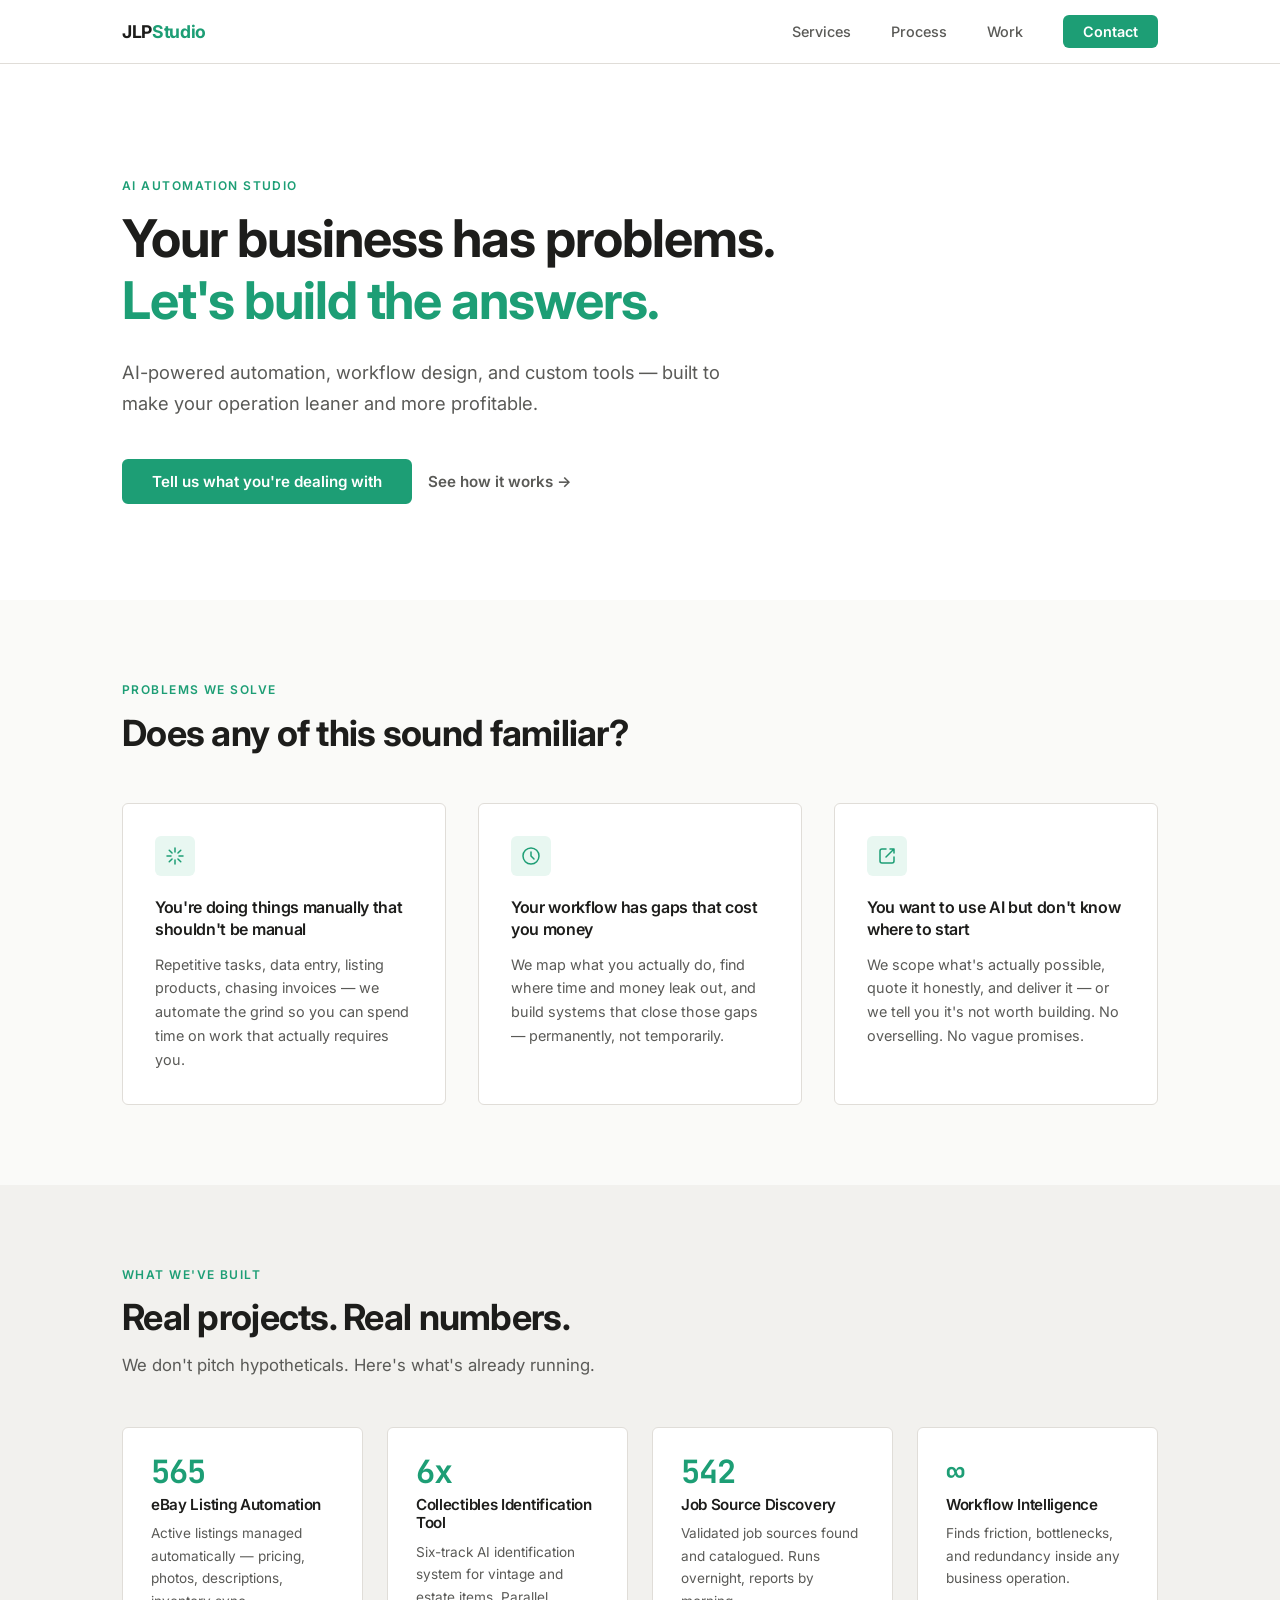
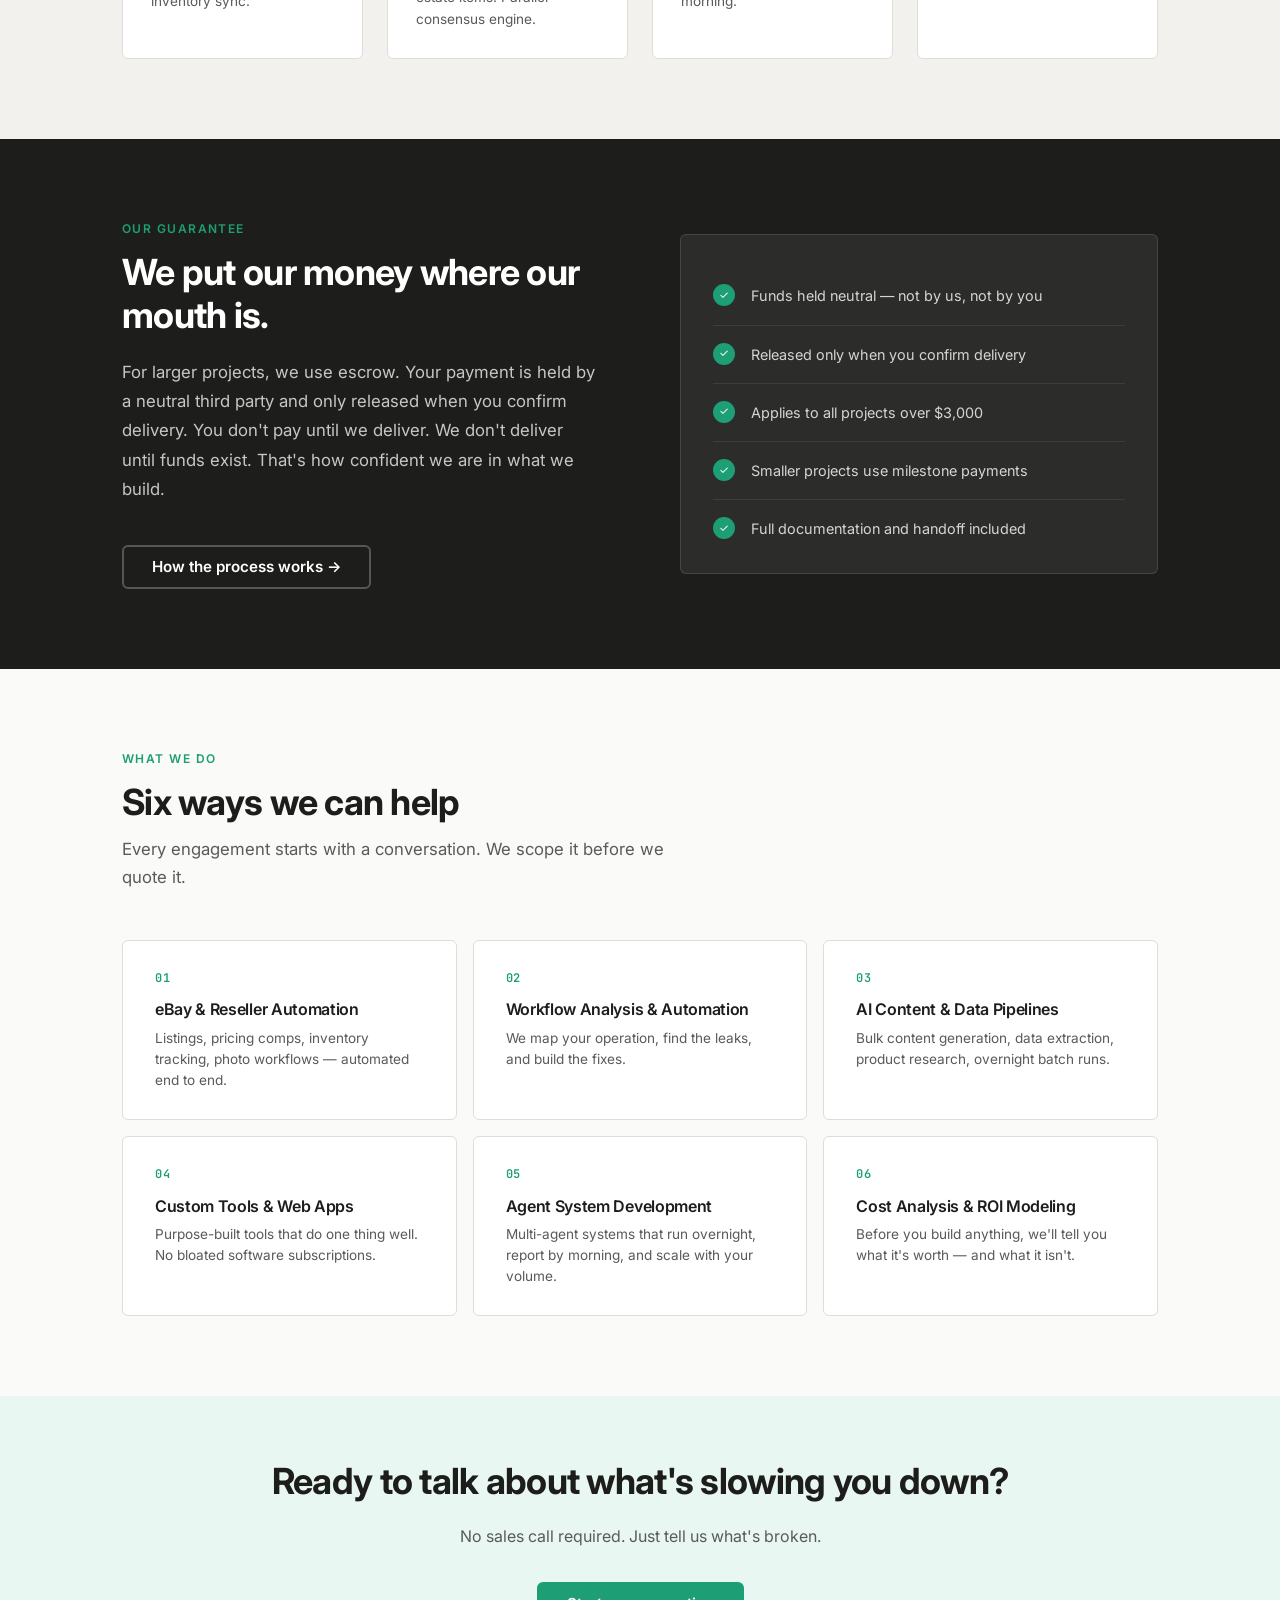
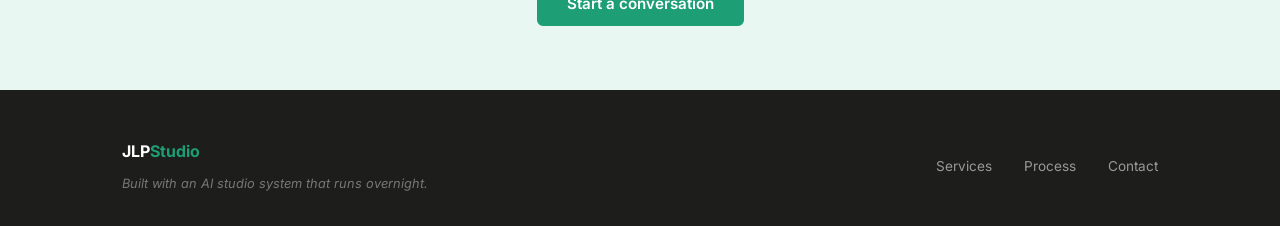
==== index.html @ c8da0586 "feat: website v1 — homepage, process, contact, first ghost page - index.html: hero, problems grid, p" ====
<!DOCTYPE html>
<html lang="en">
<head>
  <meta charset="UTF-8">
  <meta name="viewport" content="width=device-width, initial-scale=1.0">
  <title>JLP Studio — AI Automation & Custom Tools for Small Business</title>
  <meta name="description" content="AI-powered automation, workflow design, and custom tools built to make your business leaner and more profitable. Real projects. Real results. Escrow guarantee.">
  <meta property="og:title" content="JLP Studio — AI Automation for Small Business">
  <meta property="og:description" content="We build AI automation tools that solve real business problems. No buzzwords. Honest scoping. Escrow for large projects.">
  <meta property="og:type" content="website">
  <link rel="preconnect" href="https://fonts.googleapis.com">
  <link rel="preconnect" href="https://fonts.gstatic.com" crossorigin>
  <link href="https://fonts.googleapis.com/css2?family=Inter:wght@400;500;600;700&family=JetBrains+Mono:wght@700&display=swap" rel="stylesheet">
  <link rel="stylesheet" href="css/style.css">
</head>
<body>

<!-- NAV -->
<nav class="site-nav">
  <div class="container nav-inner">
    <a href="index.html" class="nav-logo">JLP<span>Studio</span></a>
    <button class="nav-toggle" aria-label="Toggle navigation" aria-expanded="false">
      <span></span><span></span><span></span>
    </button>
    <ul class="nav-links">
      <li><a href="services.html">Services</a></li>
      <li><a href="process.html">Process</a></li>
      <li><a href="about.html">Work</a></li>
      <li class="nav-cta"><a href="contact.html">Contact</a></li>
    </ul>
  </div>
</nav>

<!-- HERO -->
<section class="hero">
  <div class="container">
    <div class="hero-content">
      <span class="eyebrow">AI Automation Studio</span>
      <h1>Your business has problems.<br><em>Let's build the answers.</em></h1>
      <p class="subhead">AI-powered automation, workflow design, and custom tools — built to make your operation leaner and more profitable.</p>
      <div class="hero-ctas">
        <a href="contact.html" class="btn btn-primary">Tell us what you're dealing with</a>
        <a href="process.html" class="btn btn-ghost">See how it works →</a>
      </div>
    </div>
  </div>
</section>

<!-- PROBLEMS WE SOLVE -->
<section class="problems-section">
  <div class="container">
    <div class="section-header">
      <span class="eyebrow">Problems we solve</span>
      <h2>Does any of this sound familiar?</h2>
    </div>
    <div class="problems-grid">

      <div class="problem-card">
        <div class="problem-icon">
          <svg width="20" height="20" viewBox="0 0 20 20" fill="none" xmlns="http://www.w3.org/2000/svg">
            <path d="M10 2v4M10 14v4M4.22 4.22l2.83 2.83M12.95 12.95l2.83 2.83M2 10h4M14 10h4M4.22 15.78l2.83-2.83M12.95 7.05l2.83-2.83" stroke="#1D9E75" stroke-width="1.5" stroke-linecap="round"/>
          </svg>
        </div>
        <h3>You're doing things manually that shouldn't be manual</h3>
        <p>Repetitive tasks, data entry, listing products, chasing invoices — we automate the grind so you can spend time on work that actually requires you.</p>
      </div>

      <div class="problem-card">
        <div class="problem-icon">
          <svg width="20" height="20" viewBox="0 0 20 20" fill="none" xmlns="http://www.w3.org/2000/svg">
            <circle cx="10" cy="10" r="8" stroke="#1D9E75" stroke-width="1.5"/>
            <path d="M10 6v4l3 3" stroke="#1D9E75" stroke-width="1.5" stroke-linecap="round"/>
          </svg>
        </div>
        <h3>Your workflow has gaps that cost you money</h3>
        <p>We map what you actually do, find where time and money leak out, and build systems that close those gaps — permanently, not temporarily.</p>
      </div>

      <div class="problem-card">
        <div class="problem-icon">
          <svg width="20" height="20" viewBox="0 0 20 20" fill="none" xmlns="http://www.w3.org/2000/svg">
            <path d="M9 3H5a2 2 0 00-2 2v10a2 2 0 002 2h10a2 2 0 002-2v-4M13 3h4v4M17 3l-8 8" stroke="#1D9E75" stroke-width="1.5" stroke-linecap="round" stroke-linejoin="round"/>
          </svg>
        </div>
        <h3>You want to use AI but don't know where to start</h3>
        <p>We scope what's actually possible, quote it honestly, and deliver it — or we tell you it's not worth building. No overselling. No vague promises.</p>
      </div>

    </div>
  </div>
</section>

<!-- PORTFOLIO STRIP -->
<section class="portfolio-section">
  <div class="container">
    <div class="section-header">
      <span class="eyebrow">What we've built</span>
      <h2>Real projects. Real numbers.</h2>
      <p>We don't pitch hypotheticals. Here's what's already running.</p>
    </div>
    <div class="portfolio-grid">

      <div class="portfolio-card">
        <div class="stat">565</div>
        <h3>eBay Listing Automation</h3>
        <p>Active listings managed automatically — pricing, photos, descriptions, inventory sync.</p>
      </div>

      <div class="portfolio-card">
        <div class="stat">6x</div>
        <h3>Collectibles Identification Tool</h3>
        <p>Six-track AI identification system for vintage and estate items. Parallel consensus engine.</p>
      </div>

      <div class="portfolio-card">
        <div class="stat">542</div>
        <h3>Job Source Discovery</h3>
        <p>Validated job sources found and catalogued. Runs overnight, reports by morning.</p>
      </div>

      <div class="portfolio-card">
        <div class="stat">∞</div>
        <h3>Workflow Intelligence</h3>
        <p>Finds friction, bottlenecks, and redundancy inside any business operation.</p>
      </div>

    </div>
  </div>
</section>

<!-- ESCROW PROMISE -->
<section class="escrow-section">
  <div class="container">
    <div class="escrow-inner">
      <div>
        <span class="eyebrow">Our guarantee</span>
        <h2>We put our money where our mouth is.</h2>
        <p>For larger projects, we use escrow. Your payment is held by a neutral third party and only released when you confirm delivery. You don't pay until we deliver. We don't deliver until funds exist. That's how confident we are in what we build.</p>
        <a href="process.html" class="btn btn-outline mt-3" style="border-color:rgba(255,255,255,0.25);color:white;margin-top:1.5rem;">How the process works →</a>
      </div>
      <div class="escrow-callout">
        <div class="callout-item">
          <div class="callout-check">✓</div>
          <p>Funds held neutral — not by us, not by you</p>
        </div>
        <div class="callout-item">
          <div class="callout-check">✓</div>
          <p>Released only when you confirm delivery</p>
        </div>
        <div class="callout-item">
          <div class="callout-check">✓</div>
          <p>Applies to all projects over $3,000</p>
        </div>
        <div class="callout-item">
          <div class="callout-check">✓</div>
          <p>Smaller projects use milestone payments</p>
        </div>
        <div class="callout-item">
          <div class="callout-check">✓</div>
          <p>Full documentation and handoff included</p>
        </div>
      </div>
    </div>
  </div>
</section>

<!-- SERVICES GRID -->
<section class="services-section">
  <div class="container">
    <div class="section-header">
      <span class="eyebrow">What we do</span>
      <h2>Six ways we can help</h2>
      <p>Every engagement starts with a conversation. We scope it before we quote it.</p>
    </div>
    <div class="services-grid">

      <a href="services.html#ebay" class="service-tile">
        <div class="tile-num">01</div>
        <h3>eBay &amp; Reseller Automation</h3>
        <p>Listings, pricing comps, inventory tracking, photo workflows — automated end to end.</p>
      </a>

      <a href="services.html#workflow" class="service-tile">
        <div class="tile-num">02</div>
        <h3>Workflow Analysis &amp; Automation</h3>
        <p>We map your operation, find the leaks, and build the fixes.</p>
      </a>

      <a href="services.html#content" class="service-tile">
        <div class="tile-num">03</div>
        <h3>AI Content &amp; Data Pipelines</h3>
        <p>Bulk content generation, data extraction, product research, overnight batch runs.</p>
      </a>

      <a href="services.html#tools" class="service-tile">
        <div class="tile-num">04</div>
        <h3>Custom Tools &amp; Web Apps</h3>
        <p>Purpose-built tools that do one thing well. No bloated software subscriptions.</p>
      </a>

      <a href="services.html#agents" class="service-tile">
        <div class="tile-num">05</div>
        <h3>Agent System Development</h3>
        <p>Multi-agent systems that run overnight, report by morning, and scale with your volume.</p>
      </a>

      <a href="services.html#roi" class="service-tile">
        <div class="tile-num">06</div>
        <h3>Cost Analysis &amp; ROI Modeling</h3>
        <p>Before you build anything, we'll tell you what it's worth — and what it isn't.</p>
      </a>

    </div>
  </div>
</section>

<!-- CTA STRIP -->
<section class="cta-strip">
  <div class="container">
    <h2>Ready to talk about what's slowing you down?</h2>
    <p>No sales call required. Just tell us what's broken.</p>
    <a href="contact.html" class="btn btn-primary">Start a conversation</a>
  </div>
</section>

<!-- FOOTER -->
<footer class="site-footer">
  <div class="container">
    <div class="footer-inner">
      <div>
        <div class="footer-logo">JLP<span>Studio</span></div>
        <div class="footer-note" style="margin-top:0.5rem;">Built with an AI studio system that runs overnight.</div>
      </div>
      <ul class="footer-links">
        <li><a href="services.html">Services</a></li>
        <li><a href="process.html">Process</a></li>
        <li><a href="contact.html">Contact</a></li>
      </ul>
    </div>
  </div>
</footer>

<script src="js/main.js"></script>
</body>
</html>
---- css/style.css ----
/* ============================================================
   JLP Studio — Shared Styles
   Palette: #1D1D1B text, #FAFAF8 bg, #1D9E75 accent
   ============================================================ */

*, *::before, *::after {
  box-sizing: border-box;
  margin: 0;
  padding: 0;
}

:root {
  --accent:      #1D9E75;
  --accent-dark: #178a63;
  --text:        #1D1D1B;
  --text-muted:  #5A5A57;
  --bg:          #FAFAF8;
  --bg-alt:      #F2F1EE;
  --border:      #E0DDD8;
  --white:       #FFFFFF;
  --font:        'Inter', -apple-system, BlinkMacSystemFont, 'Segoe UI', sans-serif;
  --font-mono:   'JetBrains Mono', 'Fira Code', monospace;
  --radius:      6px;
  --max-w:       1100px;
  --nav-h:       64px;
}

html {
  font-size: 16px;
  scroll-behavior: smooth;
}

body {
  font-family: var(--font);
  color: var(--text);
  background: var(--bg);
  line-height: 1.65;
  -webkit-font-smoothing: antialiased;
}

img { display: block; max-width: 100%; }
a { color: var(--accent); text-decoration: none; }
a:hover { text-decoration: underline; }

/* ============================================================
   TYPOGRAPHY
   ============================================================ */

h1, h2, h3, h4 {
  line-height: 1.2;
  font-weight: 700;
  letter-spacing: -0.02em;
}

h1 { font-size: clamp(2rem, 5vw, 3.25rem); }
h2 { font-size: clamp(1.5rem, 3.5vw, 2.25rem); }
h3 { font-size: 1.2rem; font-weight: 600; }

p { margin-bottom: 1rem; }
p:last-child { margin-bottom: 0; }

.eyebrow {
  font-size: 0.75rem;
  font-weight: 600;
  letter-spacing: 0.12em;
  text-transform: uppercase;
  color: var(--accent);
  margin-bottom: 0.75rem;
  display: block;
}

/* ============================================================
   LAYOUT
   ============================================================ */

.container {
  max-width: var(--max-w);
  margin: 0 auto;
  padding: 0 2rem;
}

section {
  padding: 5rem 0;
}

section.tight {
  padding: 3rem 0;
}

/* ============================================================
   NAVIGATION
   ============================================================ */

.site-nav {
  position: sticky;
  top: 0;
  z-index: 100;
  background: var(--white);
  border-bottom: 1px solid var(--border);
  height: var(--nav-h);
}

.nav-inner {
  display: flex;
  align-items: center;
  justify-content: space-between;
  height: 100%;
}

.nav-logo {
  font-weight: 700;
  font-size: 1.1rem;
  color: var(--text);
  letter-spacing: -0.02em;
}

.nav-logo span {
  color: var(--accent);
}

.nav-links {
  display: flex;
  list-style: none;
  gap: 2.5rem;
  align-items: center;
}

.nav-links a {
  color: var(--text-muted);
  font-size: 0.9rem;
  font-weight: 500;
  transition: color 0.15s;
}

.nav-links a:hover,
.nav-links a.active {
  color: var(--text);
  text-decoration: none;
}

.nav-links .nav-cta a {
  background: var(--accent);
  color: var(--white);
  padding: 0.5rem 1.25rem;
  border-radius: var(--radius);
  font-weight: 600;
}

.nav-links .nav-cta a:hover {
  background: var(--accent-dark);
}

/* Hamburger */
.nav-toggle {
  display: none;
  background: none;
  border: none;
  cursor: pointer;
  padding: 0.5rem;
  flex-direction: column;
  gap: 5px;
}

.nav-toggle span {
  display: block;
  width: 22px;
  height: 2px;
  background: var(--text);
  transition: all 0.2s;
  border-radius: 2px;
}

.nav-toggle.open span:nth-child(1) { transform: translateY(7px) rotate(45deg); }
.nav-toggle.open span:nth-child(2) { opacity: 0; }
.nav-toggle.open span:nth-child(3) { transform: translateY(-7px) rotate(-45deg); }

/* ============================================================
   BUTTONS
   ============================================================ */

.btn {
  display: inline-flex;
  align-items: center;
  gap: 0.5rem;
  padding: 0.8rem 1.75rem;
  border-radius: var(--radius);
  font-weight: 600;
  font-size: 0.95rem;
  cursor: pointer;
  transition: all 0.15s;
  border: 2px solid transparent;
  text-decoration: none;
  line-height: 1;
}

.btn:hover { text-decoration: none; }

.btn-primary {
  background: var(--accent);
  color: var(--white);
  border-color: var(--accent);
}

.btn-primary:hover {
  background: var(--accent-dark);
  border-color: var(--accent-dark);
}

.btn-outline {
  background: transparent;
  color: var(--text);
  border-color: var(--border);
}

.btn-outline:hover {
  border-color: var(--text);
}

.btn-ghost {
  background: transparent;
  color: var(--text-muted);
  border: none;
  padding-left: 0;
  padding-right: 0;
}

.btn-ghost:hover { color: var(--text); }

/* ============================================================
   HERO
   ============================================================ */

.hero {
  padding: 7rem 0 6rem;
  background: var(--white);
}

.hero-content {
  max-width: 760px;
}

.hero h1 {
  margin-bottom: 1.5rem;
  color: var(--text);
}

.hero h1 em {
  font-style: normal;
  color: var(--accent);
}

.hero .subhead {
  font-size: 1.15rem;
  color: var(--text-muted);
  margin-bottom: 2.5rem;
  max-width: 600px;
  line-height: 1.7;
}

.hero-ctas {
  display: flex;
  gap: 1rem;
  flex-wrap: wrap;
  align-items: center;
}

/* ============================================================
   SECTION HEADERS
   ============================================================ */

.section-header {
  margin-bottom: 3rem;
}

.section-header h2 {
  margin-bottom: 0.75rem;
}

.section-header p {
  font-size: 1.05rem;
  color: var(--text-muted);
  max-width: 560px;
}

/* ============================================================
   PROBLEMS GRID (3-col)
   ============================================================ */

.problems-section {
  background: var(--bg);
}

.problems-grid {
  display: grid;
  grid-template-columns: repeat(3, 1fr);
  gap: 2rem;
}

.problem-card {
  padding: 2rem;
  background: var(--white);
  border: 1px solid var(--border);
  border-radius: var(--radius);
}

.problem-icon {
  width: 40px;
  height: 40px;
  background: #E8F7F1;
  border-radius: var(--radius);
  display: flex;
  align-items: center;
  justify-content: center;
  margin-bottom: 1.25rem;
  color: var(--accent);
  font-size: 1.2rem;
}

.problem-card h3 {
  margin-bottom: 0.75rem;
  font-size: 1rem;
  line-height: 1.4;
}

.problem-card p {
  font-size: 0.9rem;
  color: var(--text-muted);
  line-height: 1.65;
}

/* ============================================================
   PORTFOLIO STRIP
   ============================================================ */

.portfolio-section {
  background: var(--bg-alt);
}

.portfolio-grid {
  display: grid;
  grid-template-columns: repeat(4, 1fr);
  gap: 1.5rem;
}

.portfolio-card {
  background: var(--white);
  border: 1px solid var(--border);
  border-radius: var(--radius);
  padding: 1.75rem;
}

.portfolio-card .stat {
  font-size: 2rem;
  font-weight: 700;
  color: var(--accent);
  letter-spacing: -0.03em;
  line-height: 1;
  margin-bottom: 0.5rem;
  font-family: var(--font-mono);
}

.portfolio-card h3 {
  font-size: 0.95rem;
  margin-bottom: 0.5rem;
}

.portfolio-card p {
  font-size: 0.85rem;
  color: var(--text-muted);
}

/* ============================================================
   ESCROW PROMISE
   ============================================================ */

.escrow-section {
  background: var(--text);
  color: var(--white);
}

.escrow-section .eyebrow {
  color: var(--accent);
}

.escrow-inner {
  display: grid;
  grid-template-columns: 1fr 1fr;
  gap: 5rem;
  align-items: center;
}

.escrow-inner h2 {
  color: var(--white);
  margin-bottom: 1.25rem;
}

.escrow-inner p {
  color: rgba(255,255,255,0.75);
  font-size: 1.05rem;
  line-height: 1.75;
}

.escrow-callout {
  background: rgba(255,255,255,0.07);
  border: 1px solid rgba(255,255,255,0.12);
  border-radius: var(--radius);
  padding: 2rem;
}

.escrow-callout .callout-item {
  display: flex;
  gap: 1rem;
  align-items: flex-start;
  padding: 1rem 0;
  border-bottom: 1px solid rgba(255,255,255,0.08);
}

.escrow-callout .callout-item:last-child {
  border-bottom: none;
  padding-bottom: 0;
}

.callout-check {
  width: 22px;
  height: 22px;
  background: var(--accent);
  border-radius: 50%;
  display: flex;
  align-items: center;
  justify-content: center;
  flex-shrink: 0;
  font-size: 0.7rem;
  color: white;
  margin-top: 1px;
}

.callout-item p {
  font-size: 0.9rem;
  color: rgba(255,255,255,0.8);
  margin: 0;
}

/* ============================================================
   SERVICES GRID
   ============================================================ */

.services-section {
  background: var(--bg);
}

.services-grid {
  display: grid;
  grid-template-columns: repeat(3, 1fr);
  gap: 1rem;
}

.service-tile {
  background: var(--white);
  border: 1px solid var(--border);
  border-radius: var(--radius);
  padding: 1.75rem 2rem;
  text-decoration: none;
  display: block;
  transition: border-color 0.15s, box-shadow 0.15s;
}

.service-tile:hover {
  border-color: var(--accent);
  box-shadow: 0 4px 16px rgba(29,158,117,0.1);
  text-decoration: none;
}

.service-tile .tile-num {
  font-size: 0.75rem;
  font-weight: 600;
  color: var(--accent);
  font-family: var(--font-mono);
  margin-bottom: 0.75rem;
  letter-spacing: 0.05em;
}

.service-tile h3 {
  font-size: 1rem;
  color: var(--text);
  margin-bottom: 0.5rem;
}

.service-tile p {
  font-size: 0.85rem;
  color: var(--text-muted);
  line-height: 1.55;
}

/* ============================================================
   CTA STRIP
   ============================================================ */

.cta-strip {
  background: #E8F7F1;
  padding: 4rem 0;
  text-align: center;
}

.cta-strip h2 {
  margin-bottom: 1.25rem;
}

.cta-strip p {
  color: var(--text-muted);
  max-width: 480px;
  margin: 0 auto 2rem;
}

/* ============================================================
   PROCESS PAGE
   ============================================================ */

.process-steps {
  display: flex;
  flex-direction: column;
  gap: 0;
  max-width: 800px;
}

.process-step {
  display: grid;
  grid-template-columns: 80px 1fr;
  gap: 2rem;
  padding: 2.5rem 0;
  border-bottom: 1px solid var(--border);
  align-items: start;
}

.process-step:last-child {
  border-bottom: none;
}

.step-number {
  font-size: 3rem;
  font-weight: 700;
  color: var(--accent);
  line-height: 1;
  font-family: var(--font-mono);
  opacity: 0.3;
}

.step-body h3 {
  font-size: 1.2rem;
  margin-bottom: 0.75rem;
}

.step-body p {
  color: var(--text-muted);
  font-size: 0.95rem;
}

.step-note {
  display: inline-block;
  margin-top: 0.75rem;
  background: #E8F7F1;
  color: var(--accent-dark);
  font-size: 0.8rem;
  font-weight: 600;
  padding: 0.3rem 0.75rem;
  border-radius: 100px;
}

/* ============================================================
   ABOUT PAGE
   ============================================================ */

.about-grid {
  display: grid;
  grid-template-columns: 1fr 1fr;
  gap: 5rem;
  align-items: start;
}

.about-stats {
  display: grid;
  grid-template-columns: 1fr 1fr;
  gap: 1.5rem;
  margin-top: 2rem;
}

.stat-box {
  background: var(--bg-alt);
  border-radius: var(--radius);
  padding: 1.5rem;
}

.stat-box .num {
  font-size: 2.25rem;
  font-weight: 700;
  color: var(--accent);
  font-family: var(--font-mono);
  letter-spacing: -0.03em;
  line-height: 1;
  margin-bottom: 0.25rem;
}

.stat-box .label {
  font-size: 0.85rem;
  color: var(--text-muted);
}

.values-list {
  list-style: none;
  display: flex;
  flex-direction: column;
  gap: 1.25rem;
  margin-top: 0.5rem;
}

.values-list li {
  display: flex;
  gap: 1rem;
  align-items: flex-start;
}

.values-list .check {
  width: 20px;
  height: 20px;
  background: var(--accent);
  border-radius: 50%;
  display: flex;
  align-items: center;
  justify-content: center;
  flex-shrink: 0;
  font-size: 0.65rem;
  color: white;
  margin-top: 2px;
}

.values-list p {
  font-size: 0.95rem;
  color: var(--text-muted);
}

/* ============================================================
   SERVICES PAGE
   ============================================================ */

.service-block {
  padding: 4rem 0;
  border-bottom: 1px solid var(--border);
}

.service-block:last-child {
  border-bottom: none;
}

.service-block-inner {
  display: grid;
  grid-template-columns: 280px 1fr;
  gap: 4rem;
  align-items: start;
}

.service-block-meta .tag {
  display: inline-block;
  background: #E8F7F1;
  color: var(--accent-dark);
  font-size: 0.75rem;
  font-weight: 600;
  padding: 0.25rem 0.6rem;
  border-radius: 100px;
  margin-bottom: 1rem;
}

.service-block-meta h2 {
  font-size: 1.5rem;
  margin-bottom: 1rem;
}

.deliverables {
  list-style: none;
  display: flex;
  flex-direction: column;
  gap: 0.5rem;
  margin-top: 1.25rem;
}

.deliverables li {
  font-size: 0.9rem;
  color: var(--text-muted);
  display: flex;
  gap: 0.5rem;
  align-items: flex-start;
}

.deliverables li::before {
  content: "—";
  color: var(--accent);
  flex-shrink: 0;
}

/* ============================================================
   CONTACT FORM
   ============================================================ */

.contact-grid {
  display: grid;
  grid-template-columns: 1fr 380px;
  gap: 5rem;
  align-items: start;
}

.form-group {
  margin-bottom: 1.5rem;
}

.form-group label {
  display: block;
  font-size: 0.85rem;
  font-weight: 600;
  margin-bottom: 0.5rem;
  color: var(--text);
}

.form-group label .opt {
  font-weight: 400;
  color: var(--text-muted);
}

.form-group input,
.form-group textarea,
.form-group select {
  width: 100%;
  padding: 0.75rem 1rem;
  border: 1px solid var(--border);
  border-radius: var(--radius);
  font-family: var(--font);
  font-size: 0.95rem;
  color: var(--text);
  background: var(--white);
  transition: border-color 0.15s;
  appearance: none;
}

.form-group input:focus,
.form-group textarea:focus,
.form-group select:focus {
  outline: none;
  border-color: var(--accent);
  box-shadow: 0 0 0 3px rgba(29,158,117,0.12);
}

.form-group textarea {
  min-height: 160px;
  resize: vertical;
}

.form-group select {
  background-image: url("data:image/svg+xml,%3Csvg xmlns='http://www.w3.org/2000/svg' width='12' height='8' viewBox='0 0 12 8'%3E%3Cpath d='M1 1l5 5 5-5' stroke='%235A5A57' stroke-width='1.5' fill='none' stroke-linecap='round'/%3E%3C/svg%3E");
  background-repeat: no-repeat;
  background-position: right 1rem center;
  padding-right: 2.5rem;
  cursor: pointer;
}

.form-note {
  font-size: 0.8rem;
  color: var(--text-muted);
  margin-top: 0.75rem;
}

.contact-sidebar {
  background: var(--bg-alt);
  border-radius: var(--radius);
  padding: 2rem;
}

.contact-sidebar h3 {
  margin-bottom: 1.25rem;
  font-size: 1rem;
}

.contact-sidebar .sidebar-item {
  padding: 1rem 0;
  border-bottom: 1px solid var(--border);
}

.contact-sidebar .sidebar-item:last-child {
  border-bottom: none;
  padding-bottom: 0;
}

.contact-sidebar .sidebar-item p {
  font-size: 0.85rem;
  color: var(--text-muted);
}

.form-success {
  display: none;
  background: #E8F7F1;
  border: 1px solid var(--accent);
  border-radius: var(--radius);
  padding: 1.5rem;
  margin-top: 1.5rem;
  color: var(--accent-dark);
  font-weight: 500;
}

/* ============================================================
   GHOST PAGES
   ============================================================ */

.ghost-hero {
  padding: 5rem 0 4rem;
  background: var(--white);
  border-bottom: 1px solid var(--border);
}

.ghost-breadcrumb {
  font-size: 0.8rem;
  color: var(--text-muted);
  margin-bottom: 1.5rem;
}

.ghost-breadcrumb a { color: var(--text-muted); }
.ghost-breadcrumb a:hover { color: var(--accent); }

.ghost-content {
  max-width: 800px;
  padding: 4rem 0;
}

.ghost-content h2 {
  margin: 2.5rem 0 1rem;
  font-size: 1.5rem;
}

.ghost-content h3 {
  margin: 2rem 0 0.75rem;
}

.ghost-content p, .ghost-content li {
  color: var(--text-muted);
  font-size: 1rem;
  line-height: 1.75;
}

.ghost-content ul {
  margin-left: 1.5rem;
  margin-bottom: 1rem;
}

.ghost-content ul li {
  margin-bottom: 0.5rem;
}

.ghost-cta {
  background: var(--bg-alt);
  border-radius: var(--radius);
  padding: 2.5rem;
  margin-top: 3rem;
  border: 1px solid var(--border);
}

.ghost-cta h3 {
  margin-bottom: 0.75rem;
  font-size: 1.2rem;
}

.ghost-cta p {
  margin-bottom: 1.5rem;
}

/* ============================================================
   PAGE HEADER (inner pages)
   ============================================================ */

.page-header {
  background: var(--white);
  border-bottom: 1px solid var(--border);
  padding: 4rem 0 3rem;
}

.page-header .eyebrow { margin-bottom: 0.5rem; }
.page-header h1 { margin-bottom: 0.75rem; }
.page-header p { color: var(--text-muted); max-width: 560px; font-size: 1.05rem; }

/* ============================================================
   FOOTER
   ============================================================ */

.site-footer {
  background: var(--text);
  color: rgba(255,255,255,0.6);
  padding: 3rem 0 2rem;
  font-size: 0.85rem;
}

.footer-inner {
  display: flex;
  justify-content: space-between;
  align-items: center;
  flex-wrap: wrap;
  gap: 1rem;
}

.footer-logo {
  font-weight: 700;
  font-size: 1rem;
  color: var(--white);
}

.footer-logo span { color: var(--accent); }

.footer-note {
  color: rgba(255,255,255,0.4);
  font-style: italic;
  font-size: 0.8rem;
}

.footer-links {
  display: flex;
  gap: 2rem;
  list-style: none;
}

.footer-links a {
  color: rgba(255,255,255,0.55);
  transition: color 0.15s;
}

.footer-links a:hover {
  color: var(--white);
  text-decoration: none;
}

/* ============================================================
   UTILITY
   ============================================================ */

.text-muted { color: var(--text-muted); }
.text-accent { color: var(--accent); }
.mt-1 { margin-top: 0.5rem; }
.mt-2 { margin-top: 1rem; }
.mt-3 { margin-top: 1.5rem; }
.mb-0 { margin-bottom: 0; }
.divider { border: none; border-top: 1px solid var(--border); margin: 0; }

/* ============================================================
   RESPONSIVE
   ============================================================ */

@media (max-width: 900px) {
  .problems-grid { grid-template-columns: 1fr; gap: 1rem; }
  .portfolio-grid { grid-template-columns: repeat(2, 1fr); }
  .services-grid { grid-template-columns: repeat(2, 1fr); }
  .escrow-inner { grid-template-columns: 1fr; gap: 2.5rem; }
  .about-grid { grid-template-columns: 1fr; gap: 3rem; }
  .service-block-inner { grid-template-columns: 1fr; gap: 2rem; }
  .contact-grid { grid-template-columns: 1fr; gap: 3rem; }
  .process-step { grid-template-columns: 50px 1fr; gap: 1.25rem; }
  .step-number { font-size: 2rem; }
}

@media (max-width: 640px) {
  :root { --nav-h: 56px; }

  section { padding: 3.5rem 0; }
  .hero { padding: 4rem 0 3.5rem; }
  .container { padding: 0 1.25rem; }

  .nav-links {
    display: none;
    position: absolute;
    top: var(--nav-h);
    left: 0;
    right: 0;
    background: var(--white);
    border-bottom: 1px solid var(--border);
    flex-direction: column;
    padding: 1.25rem 1.5rem;
    gap: 0;
  }

  .nav-links.open { display: flex; }

  .nav-links li { width: 100%; }
  .nav-links a { display: block; padding: 0.75rem 0; border-bottom: 1px solid var(--border); font-size: 1rem; }
  .nav-links li:last-child a { border-bottom: none; }
  .nav-links .nav-cta a { background: none; color: var(--accent); padding: 0.75rem 0; }

  .nav-toggle { display: flex; }

  .portfolio-grid { grid-template-columns: 1fr 1fr; }
  .services-grid { grid-template-columns: 1fr; }
  .about-stats { grid-template-columns: 1fr 1fr; }

  .hero-ctas { flex-direction: column; align-items: flex-start; }

  .footer-inner { flex-direction: column; align-items: flex-start; gap: 1.5rem; }

  .process-step { grid-template-columns: 1fr; gap: 0.5rem; }
  .step-number { font-size: 1.5rem; opacity: 0.5; }
}
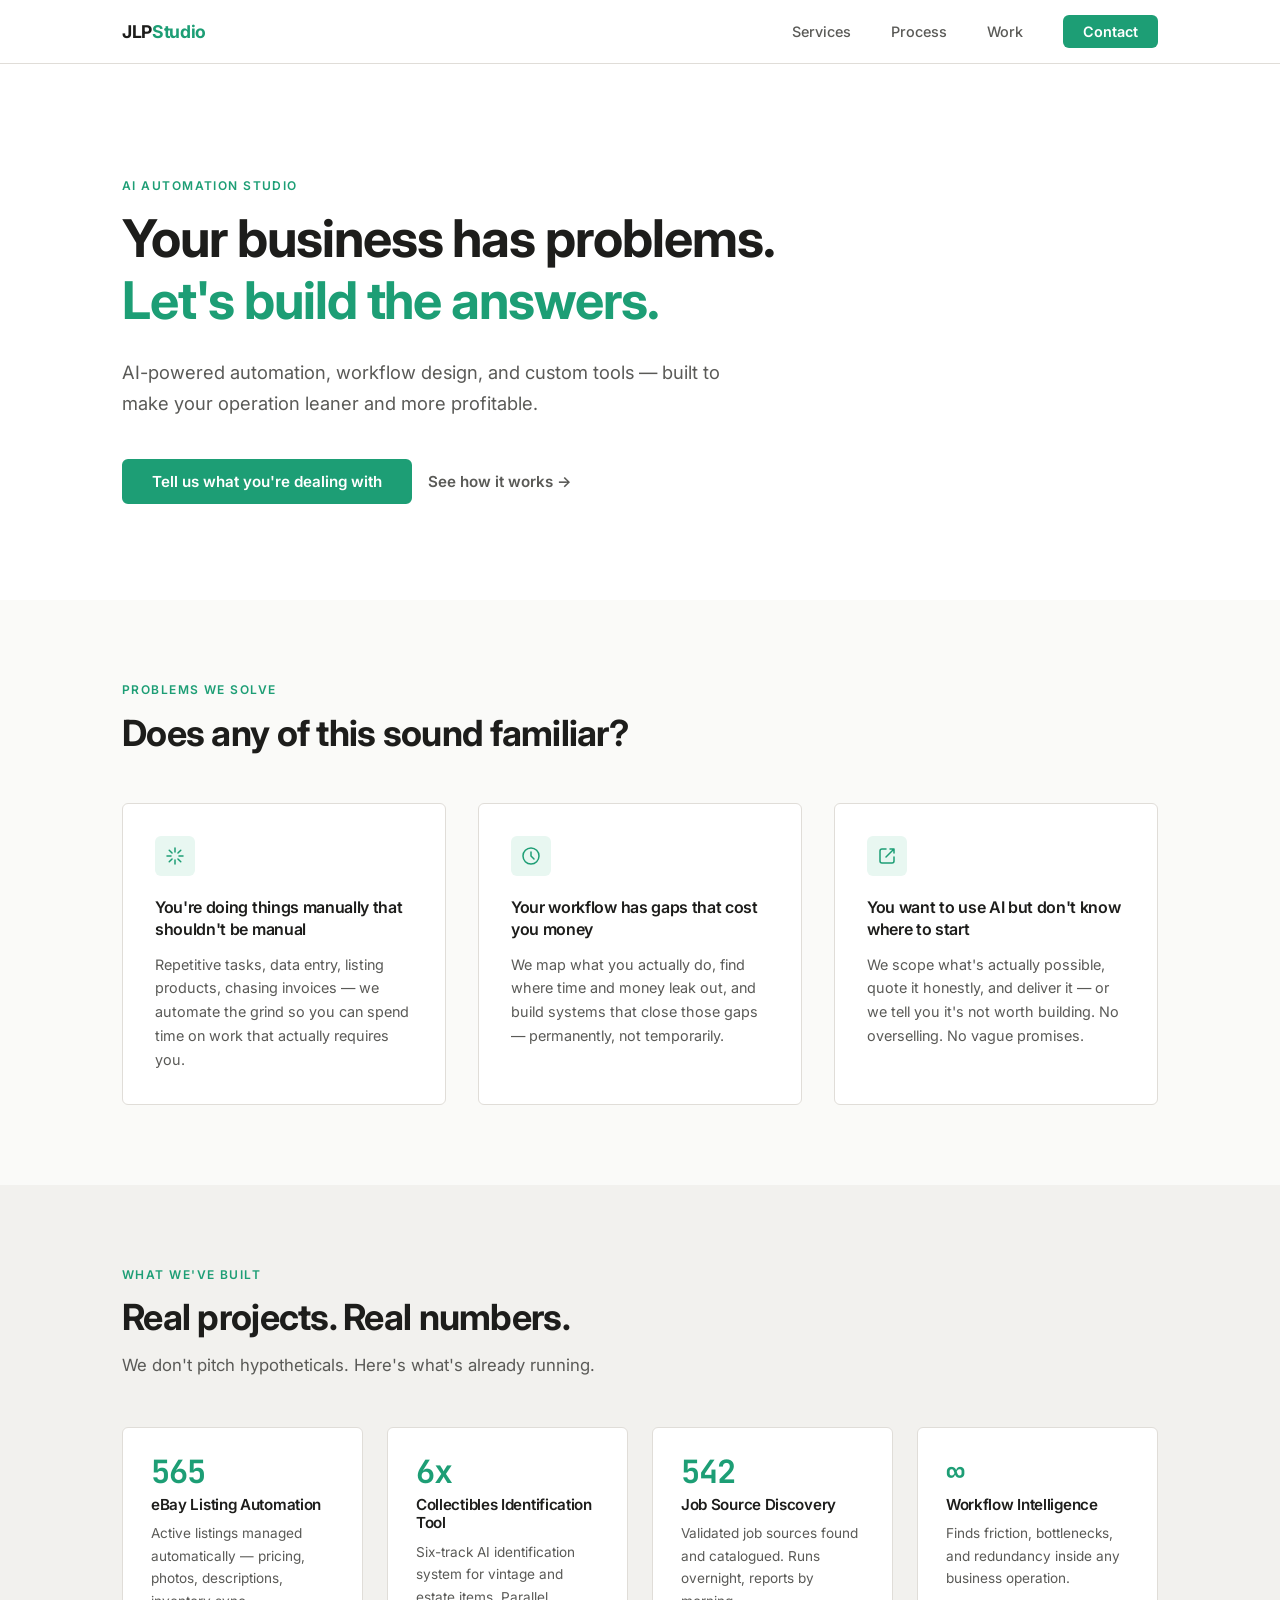
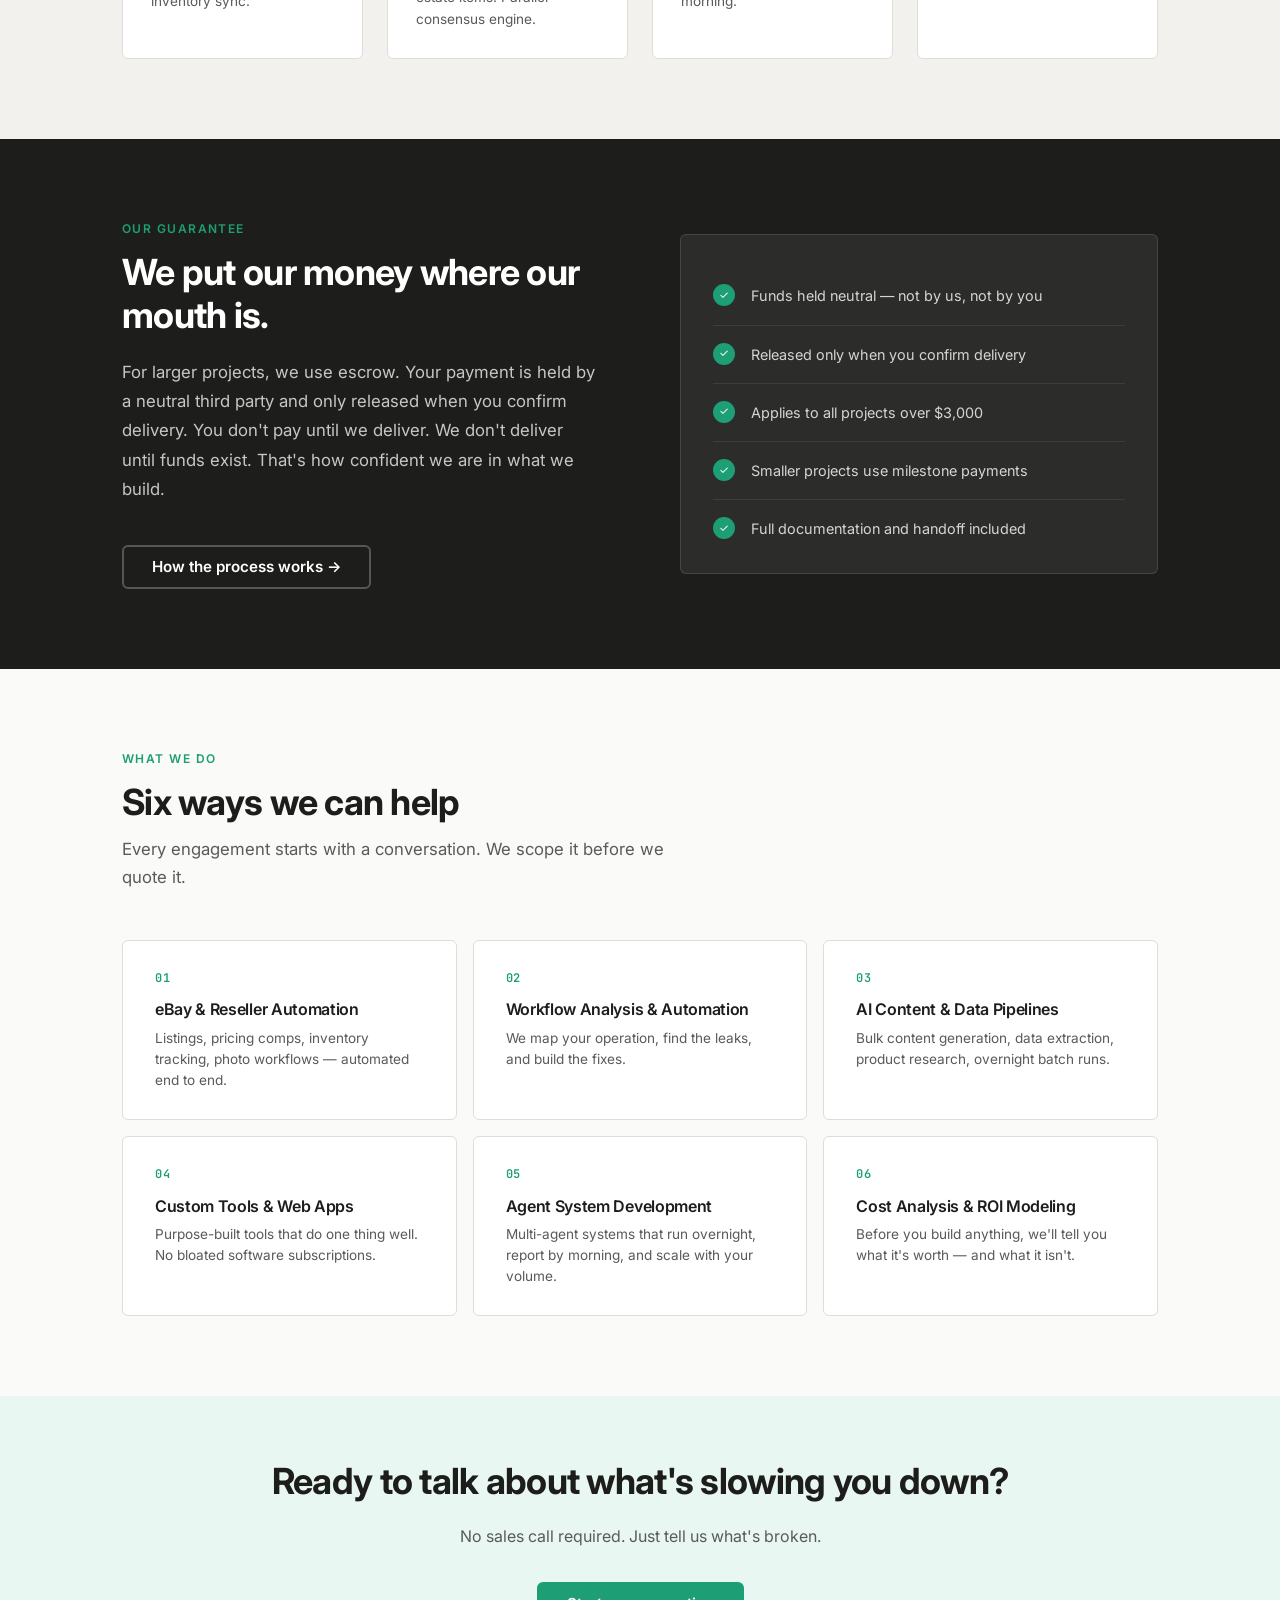
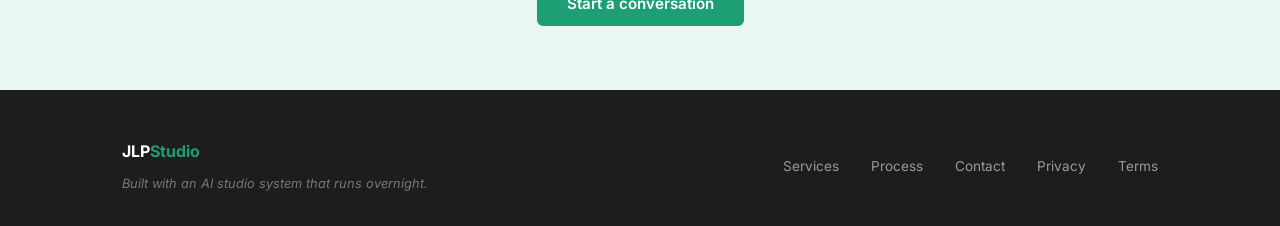
==== commit dac3dcc0: "feat(legal): add privacy policy and terms of service pages - privacy.html: covers data collection, s" ====
--- a/index.html
+++ b/index.html
@@ -235,6 +235,8 @@
         <li><a href="services.html">Services</a></li>
         <li><a href="process.html">Process</a></li>
         <li><a href="contact.html">Contact</a></li>
+        <li><a href="privacy.html">Privacy</a></li>
+        <li><a href="terms.html">Terms</a></li>
       </ul>
     </div>
   </div>
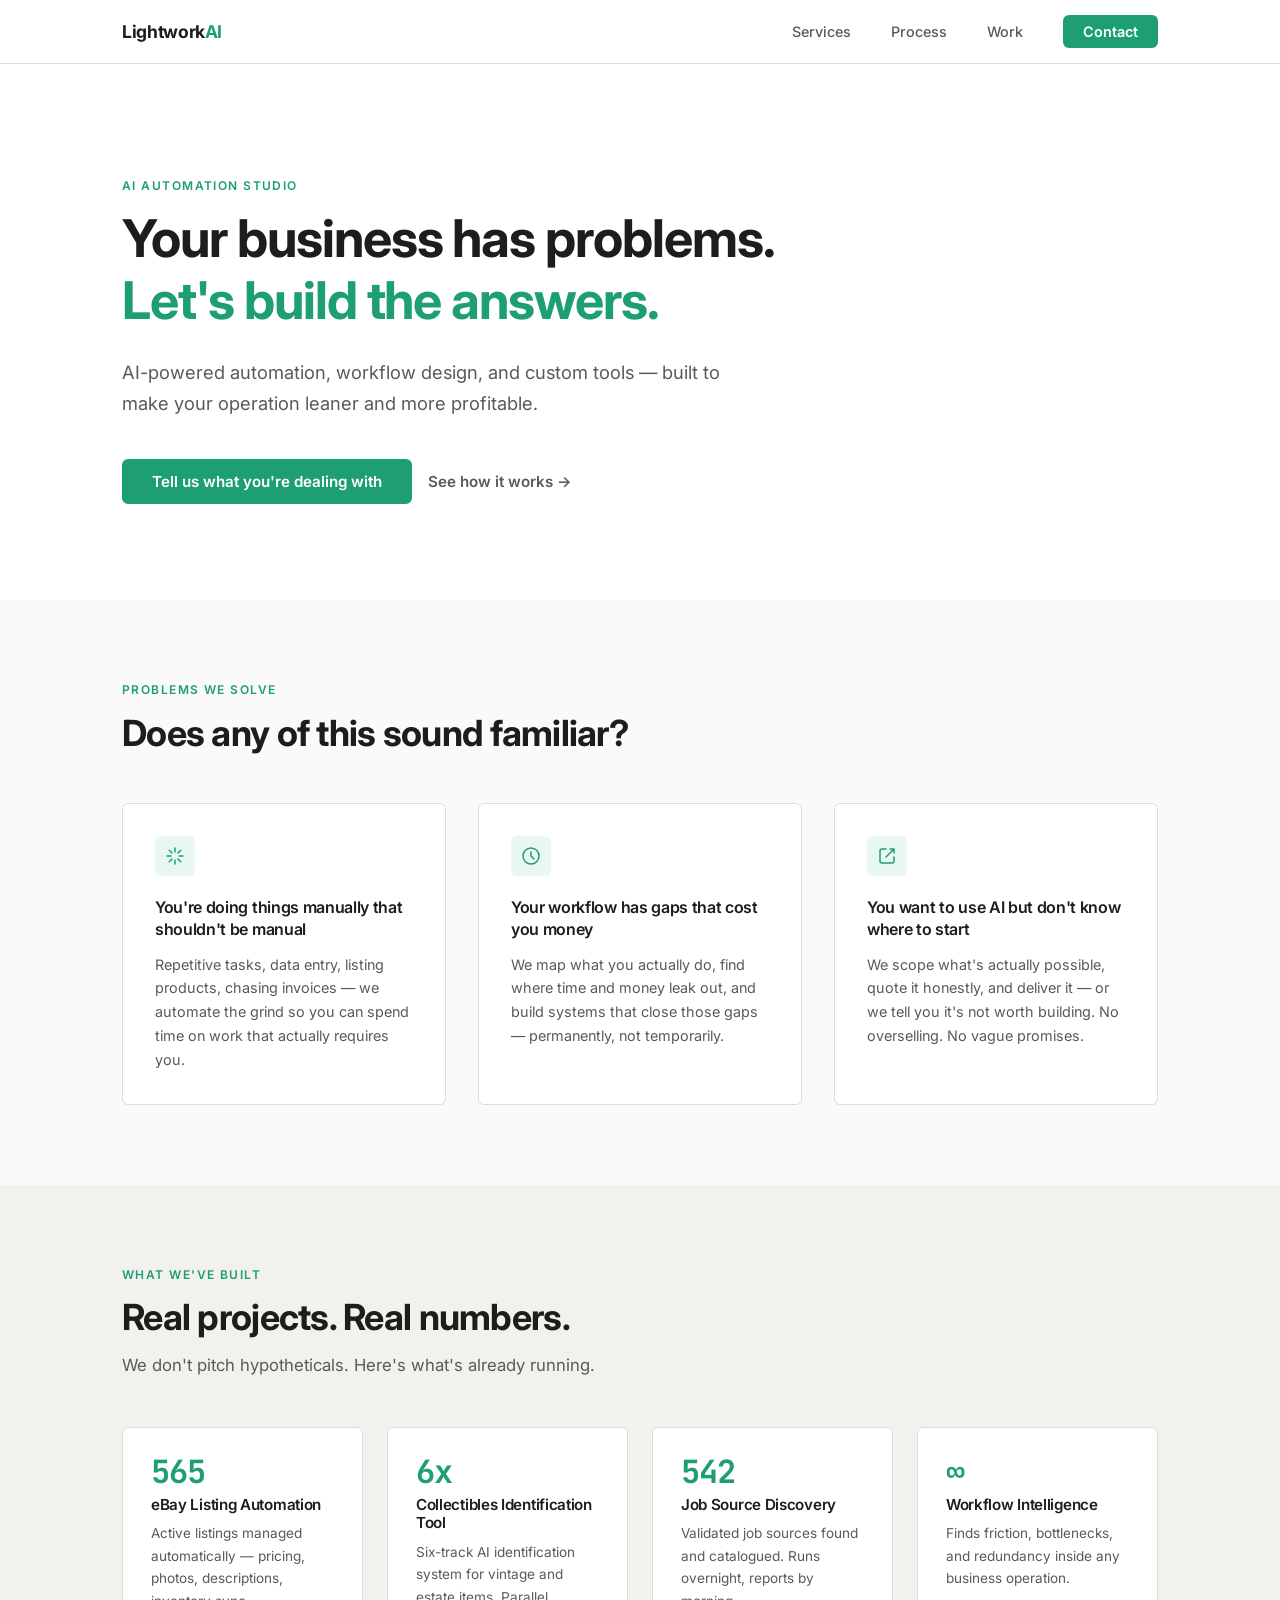
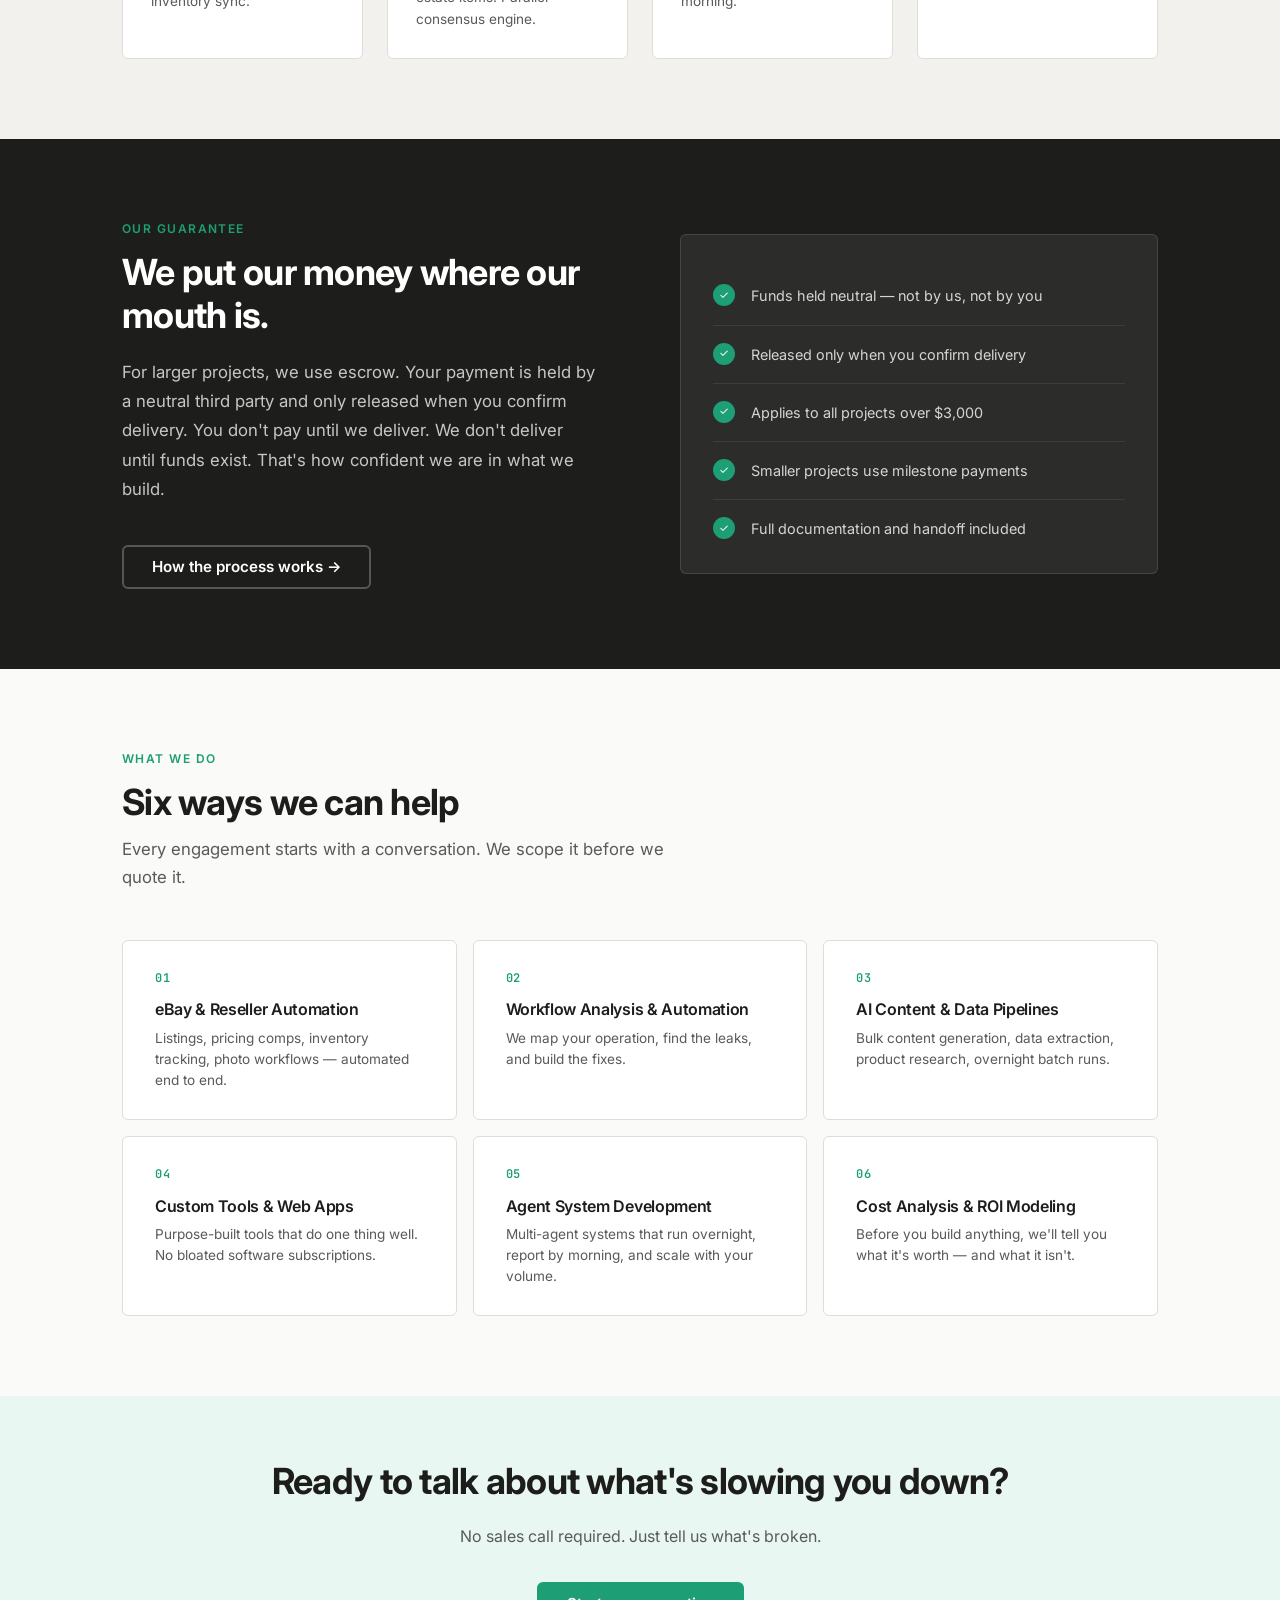
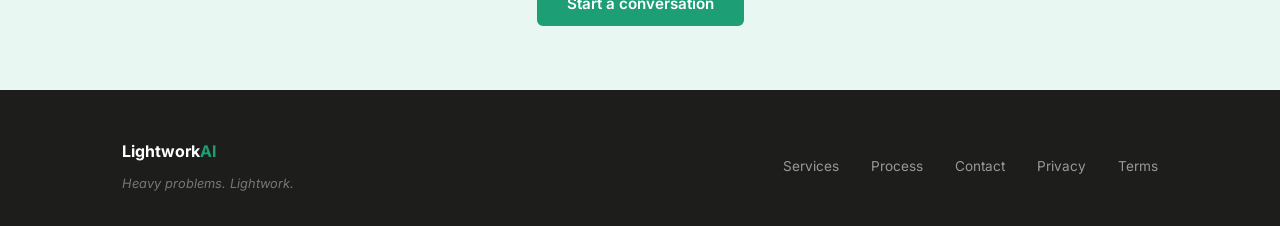
==== commit 565610d3: "refactor: rebrand from JLP Studio to LightworkAI - All HTML pages: nav logo, footer logo, title tags" ====
--- a/index.html
+++ b/index.html
@@ -3,9 +3,9 @@
 <head>
   <meta charset="UTF-8">
   <meta name="viewport" content="width=device-width, initial-scale=1.0">
-  <title>JLP Studio — AI Automation & Custom Tools for Small Business</title>
+  <title>LightworkAI — AI Automation & Custom Tools for Small Business</title>
   <meta name="description" content="AI-powered automation, workflow design, and custom tools built to make your business leaner and more profitable. Real projects. Real results. Escrow guarantee.">
-  <meta property="og:title" content="JLP Studio — AI Automation for Small Business">
+  <meta property="og:title" content="LightworkAI — AI Automation for Small Business">
   <meta property="og:description" content="We build AI automation tools that solve real business problems. No buzzwords. Honest scoping. Escrow for large projects.">
   <meta property="og:type" content="website">
   <link rel="preconnect" href="https://fonts.googleapis.com">
@@ -18,7 +18,7 @@
 <!-- NAV -->
 <nav class="site-nav">
   <div class="container nav-inner">
-    <a href="index.html" class="nav-logo">JLP<span>Studio</span></a>
+    <a href="index.html" class="nav-logo">Lightwork<span>AI</span></a>
     <button class="nav-toggle" aria-label="Toggle navigation" aria-expanded="false">
       <span></span><span></span><span></span>
     </button>
@@ -228,8 +228,8 @@
   <div class="container">
     <div class="footer-inner">
       <div>
-        <div class="footer-logo">JLP<span>Studio</span></div>
-        <div class="footer-note" style="margin-top:0.5rem;">Built with an AI studio system that runs overnight.</div>
+        <div class="footer-logo">Lightwork<span>AI</span></div>
+        <div class="footer-note" style="margin-top:0.5rem;">Heavy problems. Lightwork.</div>
       </div>
       <ul class="footer-links">
         <li><a href="services.html">Services</a></li>
--- a/css/style.css
+++ b/css/style.css
@@ -1,5 +1,5 @@
 /* ============================================================
-   JLP Studio — Shared Styles
+   LightworkAI — Shared Styles
    Palette: #1D1D1B text, #FAFAF8 bg, #1D9E75 accent
    ============================================================ */
 
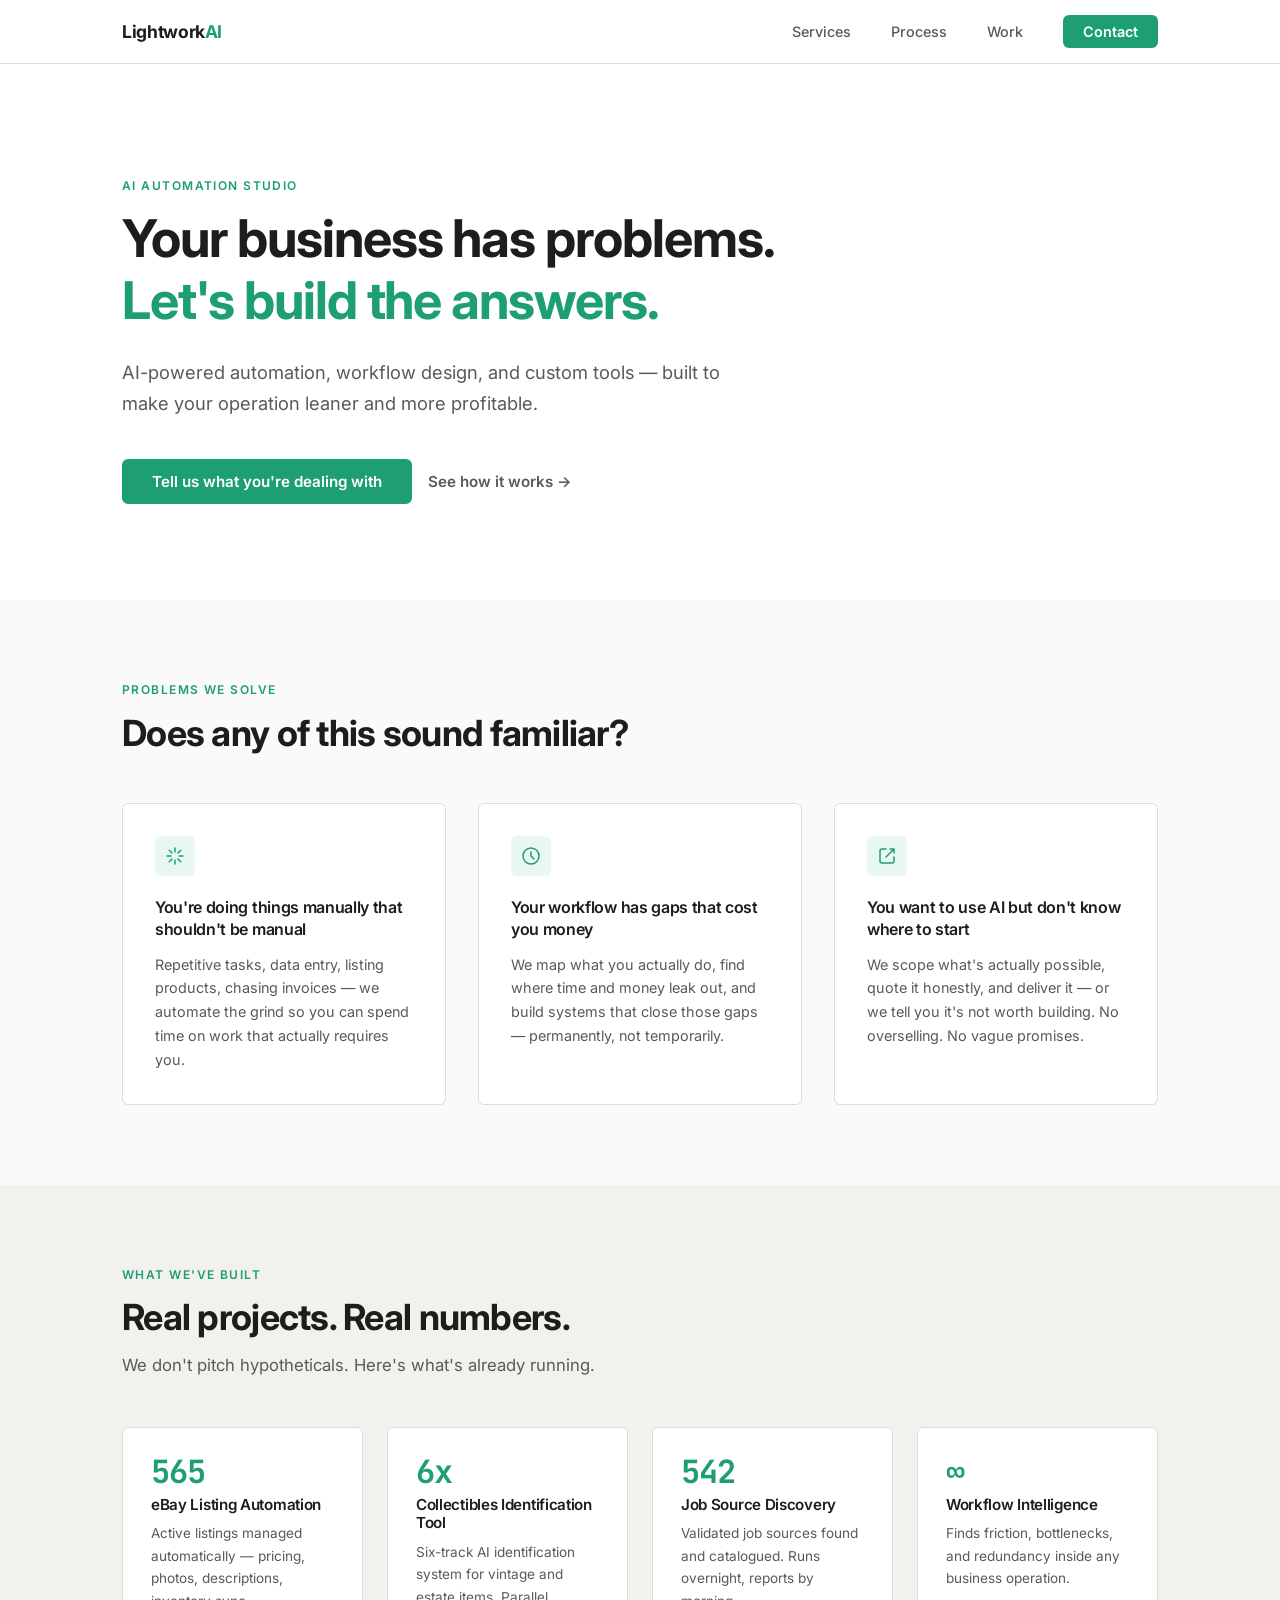
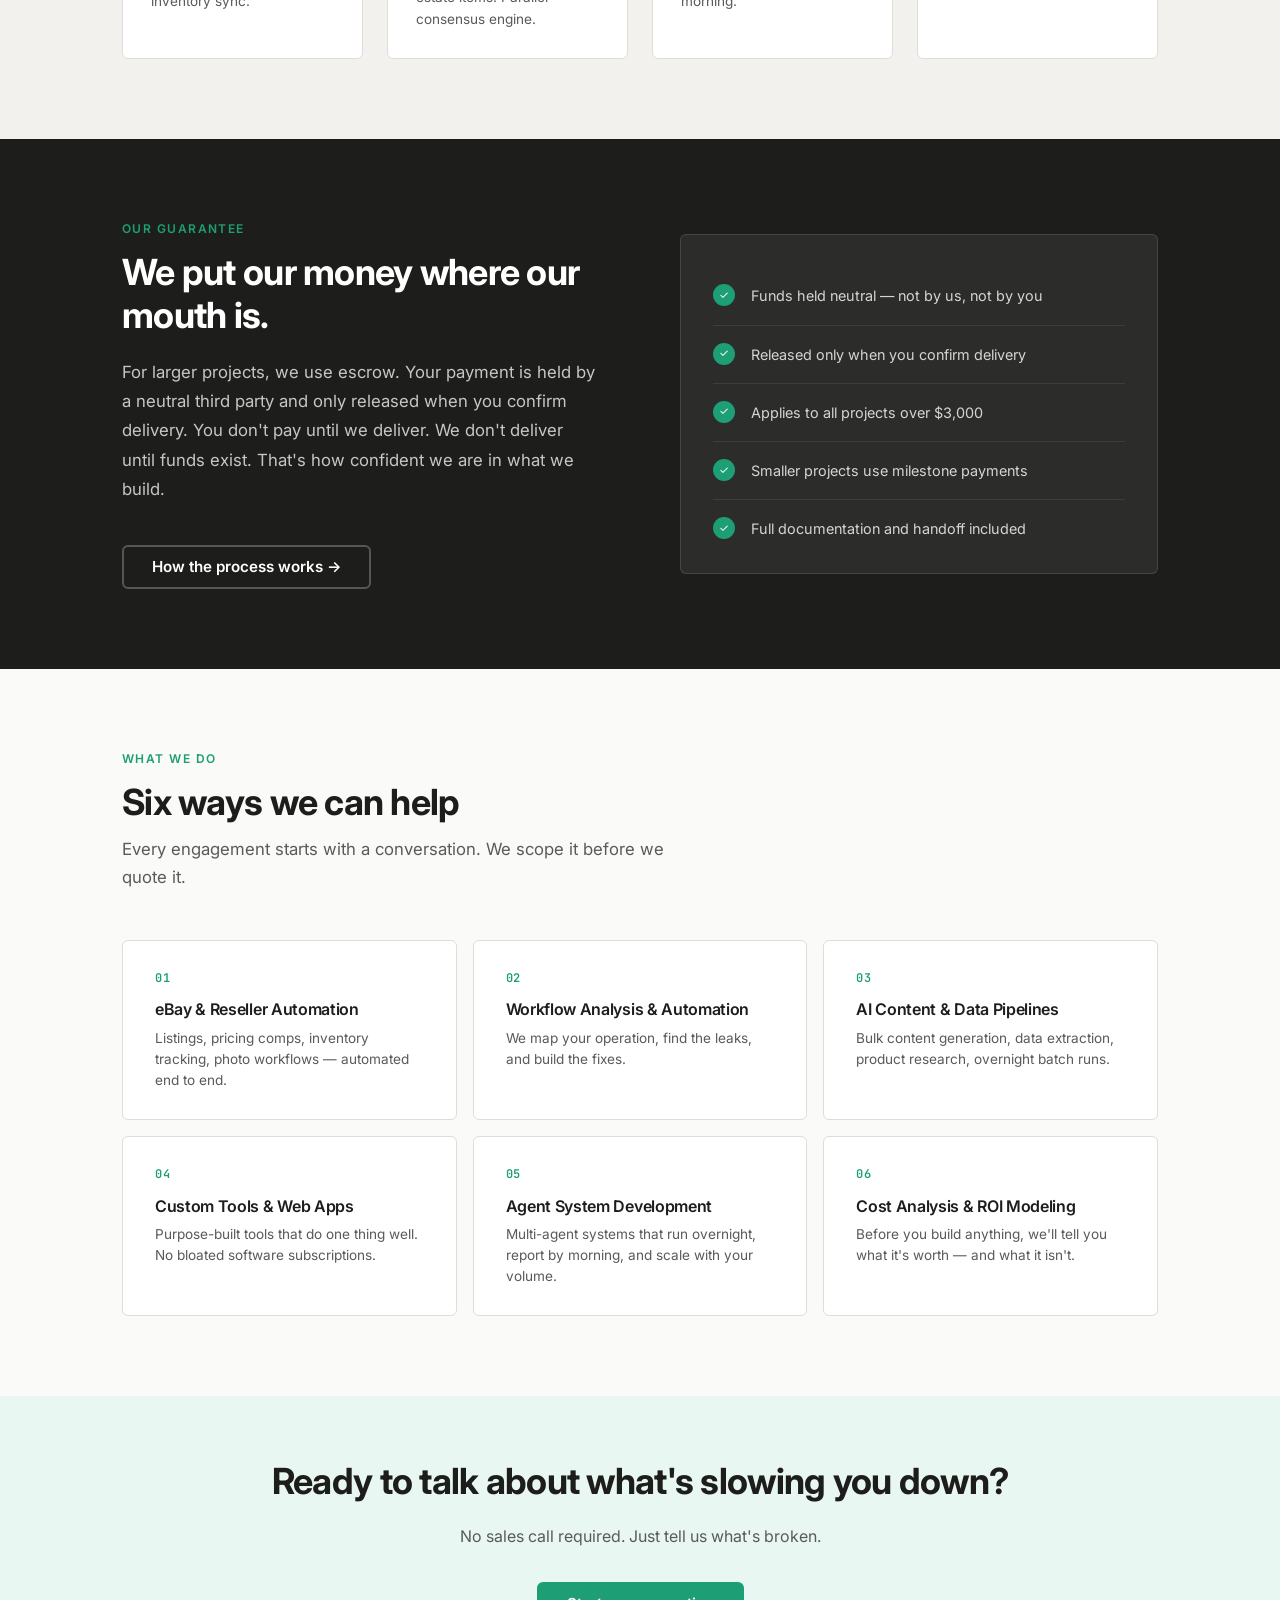
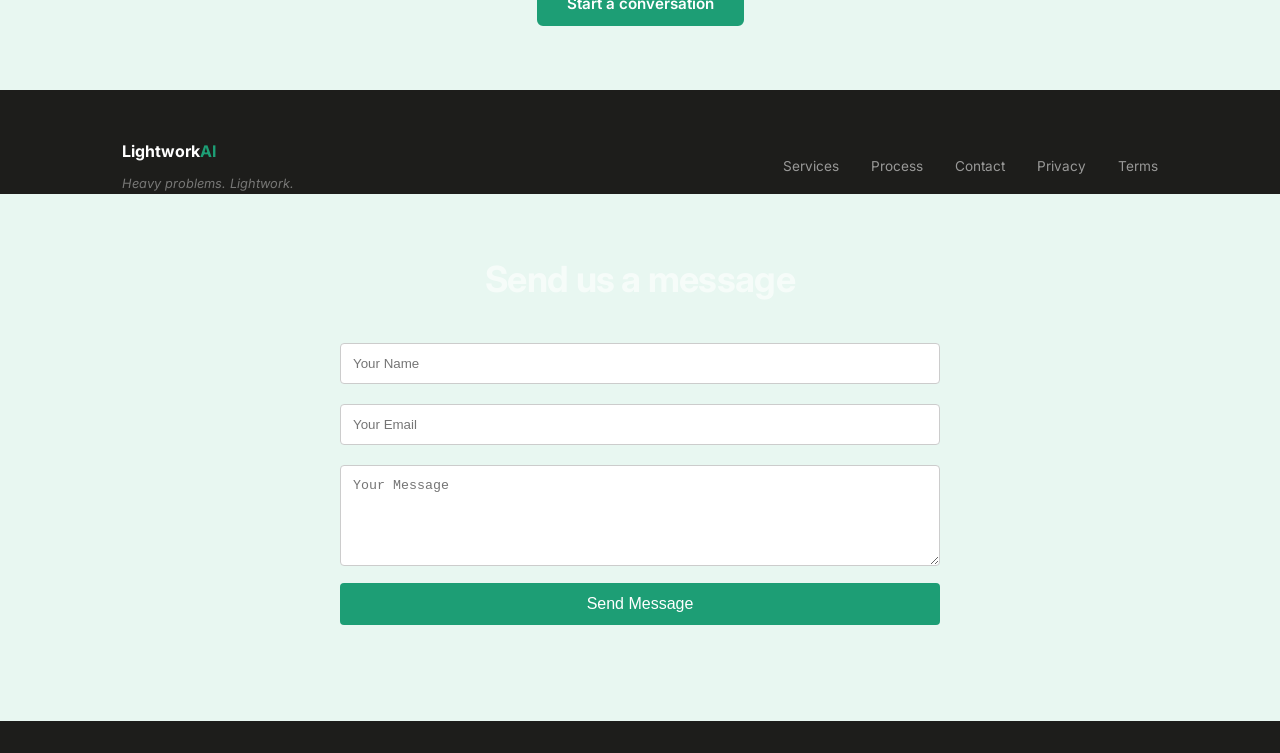
==== commit cf930c6e: "Update index.html add form" ====
--- a/index.html
+++ b/index.html
@@ -240,6 +240,18 @@
       </ul>
     </div>
   </div>
+  <!-- Contact Form Section -->
+<section class="cta-strip">
+  <div class="container">
+    <h2>Send us a message</h2>
+    <form action="https://formspree.io/f/mbdpyzvo" method="POST" style="max-width: 600px; margin: 2rem auto;">
+      <input type="text" name="name" placeholder="Your Name" required style="width: 100%; padding: 12px; margin: 10px 0; border: 1px solid #ccc; border-radius: 4px;">
+      <input type="email" name="email" placeholder="Your Email" required style="width: 100%; padding: 12px; margin: 10px 0; border: 1px solid #ccc; border-radius: 4px;">
+      <textarea name="message" placeholder="Your Message" rows="5" required style="width: 100%; padding: 12px; margin: 10px 0; border: 1px solid #ccc; border-radius: 4px;"></textarea>
+      <button type="submit" style="padding: 12px 24px; background: #1D9E75; color: white; border: none; border-radius: 4px; cursor: pointer; font-size: 16px; width: 100%;">Send Message</button>
+    </form>
+  </div>
+</section>
 </footer>
 
 <script src="js/main.js"></script>
